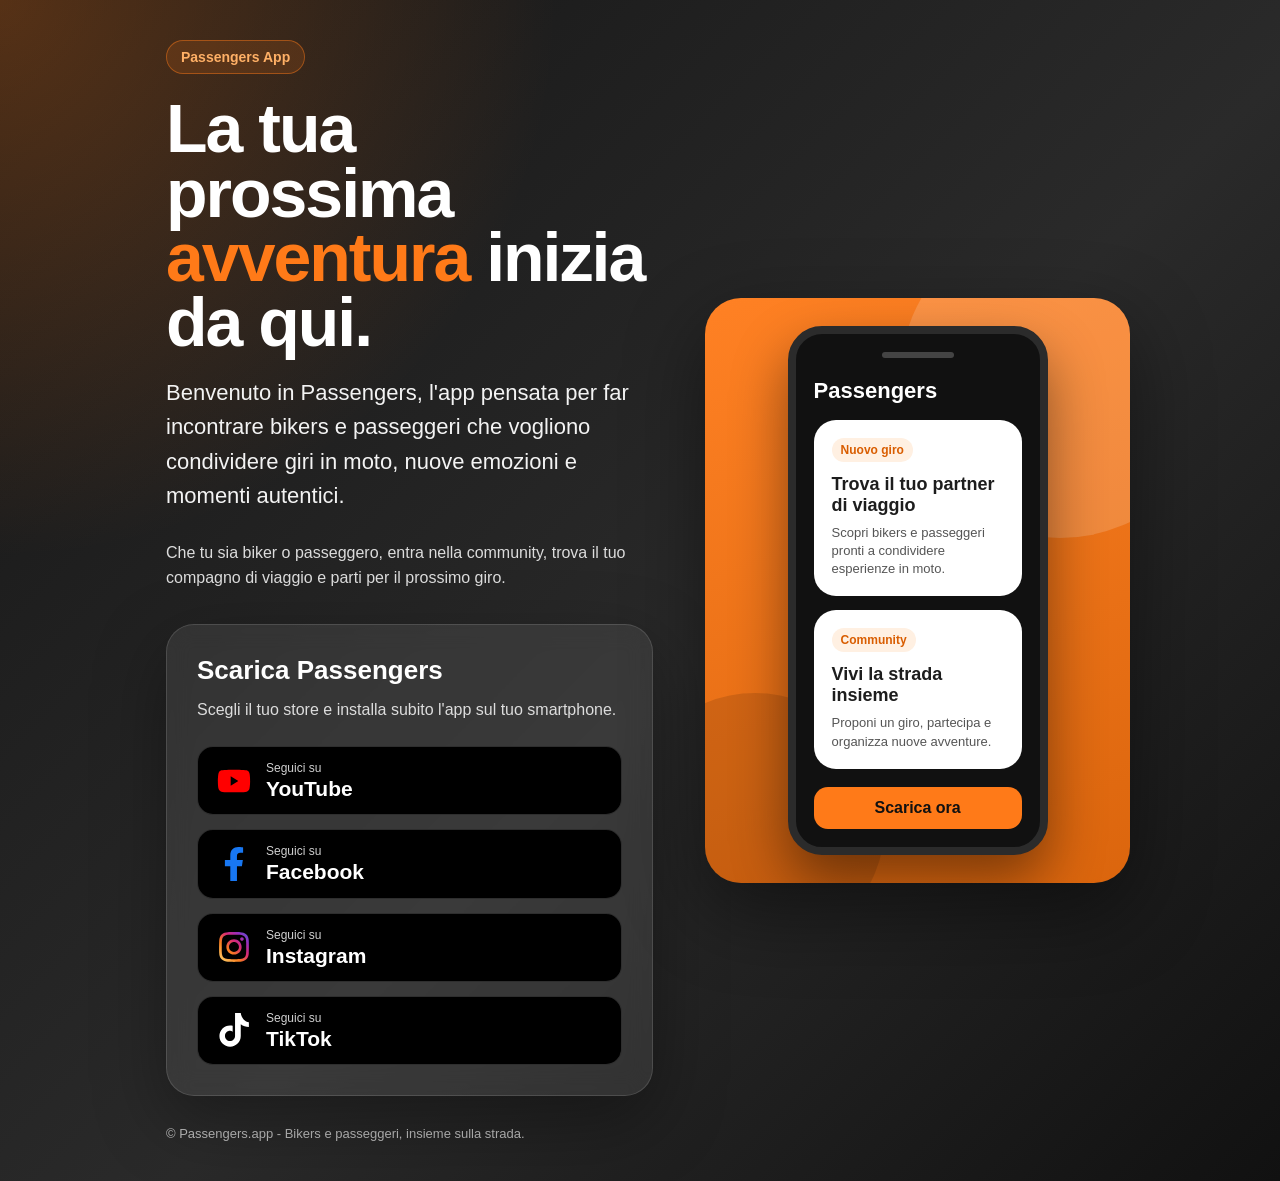
==== passengers_social.html @ 917b7de0 "Create passengers_social.html" ====
<!DOCTYPE html>
<html lang="it">
<head>
  <meta charset="UTF-8" />
  <meta name="viewport" content="width=device-width, initial-scale=1.0" />
  <title>Passengers - Scarica l'app</title>
  <meta name="description" content="Scarica Passengers, l'app che fa incontrare bikers e passeggeri per vivere giri in moto, nuove emozioni e momenti autentici da condividere." />

  <!-- Open Graph / anteprima social -->
  <meta property="og:title" content="Passengers - La tua prossima avventura inizia da qui" />
  <meta property="og:description" content="Che tu sia biker o passeggero, trova il tuo compagno di viaggio e vivi nuove avventure in moto." />
  <meta property="og:type" content="website" />

  <style>
    :root {
      --orange: #ff7a18;
      --orange-dark: #d95d00;
      --black: #151515;
      --dark: #222222;
      --light: #fff7ef;
      --white: #ffffff;
      --muted: #666666;
    }

    * {
      box-sizing: border-box;
      margin: 0;
      padding: 0;
    }

    body {
      min-height: 100vh;
      font-family: Arial, Helvetica, sans-serif;
      background:
        radial-gradient(circle at top left, rgba(255, 122, 24, 0.28), transparent 32%),
        linear-gradient(135deg, #151515 0%, #2a2a2a 55%, #111111 100%);
      color: var(--white);
      display: flex;
      align-items: center;
      justify-content: center;
      padding: 24px;
    }

    .page {
      width: 100%;
      max-width: 980px;
      display: grid;
      grid-template-columns: 1.1fr 0.9fr;
      gap: 36px;
      align-items: center;
    }

    .hero {
      padding: 16px;
    }

    .badge {
      display: inline-block;
      background: rgba(255, 122, 24, 0.14);
      color: #ffb066;
      border: 1px solid rgba(255, 122, 24, 0.45);
      padding: 8px 14px;
      border-radius: 999px;
      font-size: 14px;
      font-weight: 700;
      margin-bottom: 22px;
    }

    h1 {
      font-size: clamp(38px, 6vw, 68px);
      line-height: 0.95;
      letter-spacing: -2px;
      margin-bottom: 22px;
    }

    h1 span {
      color: var(--orange);
    }

    .intro {
      font-size: clamp(18px, 2vw, 22px);
      line-height: 1.55;
      color: #f3f3f3;
      margin-bottom: 28px;
      max-width: 650px;
    }

    .claim {
      font-size: 16px;
      line-height: 1.55;
      color: #dcdcdc;
      margin-bottom: 34px;
      max-width: 620px;
    }

    .download-box {
      background: rgba(255, 255, 255, 0.08);
      border: 1px solid rgba(255, 255, 255, 0.13);
      backdrop-filter: blur(12px);
      border-radius: 28px;
      padding: 30px;
      box-shadow: 0 24px 70px rgba(0, 0, 0, 0.35);
    }

    .download-box h2 {
      font-size: 26px;
      margin-bottom: 12px;
    }

    .download-box p {
      color: #dddddd;
      line-height: 1.5;
      margin-bottom: 24px;
    }

    .store-buttons {
      display: flex;
      flex-direction: column;
      gap: 14px;
    }

    .store-button {
      display: flex;
      align-items: center;
      gap: 14px;
      width: 100%;
      text-decoration: none;
      color: var(--white);
      background: #000000;
      border: 1px solid rgba(255, 255, 255, 0.18);
      border-radius: 16px;
      padding: 14px 18px;
      transition: transform 0.2s ease, border-color 0.2s ease, box-shadow 0.2s ease;
    }

    .store-button:hover {
      transform: translateY(-2px);
      border-color: var(--orange);
      box-shadow: 0 14px 28px rgba(255, 122, 24, 0.16);
    }

    .store-icon {
      width: 36px;
      height: 36px;
      display: flex;
      align-items: center;
      justify-content: center;
      flex-shrink: 0;
    }

    .store-icon svg {
      width: 34px;
      height: 34px;
      display: block;
    }

    .store-text small {
      display: block;
      font-size: 12px;
      color: #cfcfcf;
      margin-bottom: 2px;
    }

    .store-text strong {
      display: block;
      font-size: 21px;
      line-height: 1.1;
    }

    .phone-card {
      min-height: 520px;
      border-radius: 36px;
      background:
        linear-gradient(160deg, rgba(255, 122, 24, 0.95), rgba(217, 93, 0, 0.95)),
        linear-gradient(#ffffff, #ffffff);
      padding: 28px;
      display: flex;
      align-items: center;
      justify-content: center;
      box-shadow: 0 28px 80px rgba(0, 0, 0, 0.45);
      position: relative;
      overflow: hidden;
    }

    .phone-card::before {
      content: "";
      position: absolute;
      width: 320px;
      height: 320px;
      background: rgba(255, 255, 255, 0.16);
      border-radius: 50%;
      top: -80px;
      right: -90px;
    }

    .phone-card::after {
      content: "";
      position: absolute;
      width: 260px;
      height: 260px;
      background: rgba(0, 0, 0, 0.12);
      border-radius: 50%;
      bottom: -70px;
      left: -80px;
    }

    .app-preview {
      position: relative;
      z-index: 1;
      background: #111111;
      width: 260px;
      min-height: 420px;
      border-radius: 34px;
      padding: 18px;
      border: 8px solid #2b2b2b;
      box-shadow: 0 26px 55px rgba(0, 0, 0, 0.45);
    }

    .speaker {
      width: 72px;
      height: 6px;
      border-radius: 999px;
      background: #444444;
      margin: 0 auto 20px;
    }

    .app-title {
      font-size: 22px;
      font-weight: 800;
      margin-bottom: 16px;
    }

    .ride-card {
      background: #ffffff;
      color: #1d1d1d;
      border-radius: 22px;
      padding: 18px;
      margin-bottom: 14px;
    }

    .ride-card .pill {
      display: inline-block;
      background: #fff0e2;
      color: var(--orange-dark);
      padding: 5px 9px;
      border-radius: 999px;
      font-size: 12px;
      font-weight: 700;
      margin-bottom: 12px;
    }

    .ride-card h3 {
      font-size: 18px;
      margin-bottom: 8px;
    }

    .ride-card p {
      font-size: 13px;
      color: #555555;
      line-height: 1.4;
    }

    .cta-mini {
      margin-top: 18px;
      background: var(--orange);
      color: #111111;
      border-radius: 14px;
      padding: 12px;
      text-align: center;
      font-weight: 800;
    }

    footer {
      margin-top: 30px;
      color: #bdbdbd;
      font-size: 13px;
    }

    @media (max-width: 860px) {
      body {
        align-items: flex-start;
      }

      .page {
        grid-template-columns: 1fr;
        gap: 24px;
      }

      .hero {
        padding: 0;
      }

      .phone-card {
        min-height: auto;
        padding: 26px;
      }

      .app-preview {
        width: 100%;
        max-width: 300px;
        min-height: 390px;
      }
    }
  </style>
</head>
<body>
  <main class="page">
    <section class="hero" aria-label="Benvenuto su Passengers">
      <div class="badge">Passengers App</div>
      <h1>La tua prossima <span>avventura</span> inizia da qui.</h1>
      <p class="intro">
        Benvenuto in Passengers, l'app pensata per far incontrare bikers e passeggeri che vogliono condividere giri in moto, nuove emozioni e momenti autentici.
      </p>
      <p class="claim">
        Che tu sia biker o passeggero, entra nella community, trova il tuo compagno di viaggio e parti per il prossimo giro.
      </p>

      <div class="download-box">
        <h2>Scarica Passengers</h2>
        <p>Scegli il tuo store e installa subito l'app sul tuo smartphone.</p>

        <div class="store-buttons">
         
          <a class="store-button" href="https://www.youtube.com/@Passengers-y6l" target="_blank" rel="noopener noreferrer" aria-label="Visita il canale YouTube di Passengers">
            <span class="store-icon" aria-hidden="true">
              <svg viewBox="0 0 576 512" xmlns="http://www.w3.org/2000/svg">
                <path fill="#ff0000" d="M549.7 124.1c-6.3-23.7-24.8-42.2-48.5-48.5C458.7 64 288 64 288 64S117.3 64 74.8 75.6c-23.7 6.3-42.2 24.8-48.5 48.5C14.7 166.7 14.7 256 14.7 256s0 89.3 11.6 131.9c6.3 23.7 24.8 42.2 48.5 48.5C117.3 448 288 448 288 448s170.7 0 213.2-11.6c23.7-6.3 42.2-24.8 48.5-48.5C561.3 345.3 561.3 256 561.3 256s0-89.3-11.6-131.9zM232 338.2V173.8L361.8 256 232 338.2z"/>
              </svg>
            </span>
            <span class="store-text">
              <small>Seguici su</small>
              <strong>YouTube</strong>
            </span>
          </a>

          <a class="store-button" href="https://www.facebook.com/profile.php?id=61590256671175" target="_blank" rel="noopener noreferrer" aria-label="Visita la pagina Facebook di Passengers">
            <span class="store-icon" aria-hidden="true">
              <svg viewBox="0 0 320 512" xmlns="http://www.w3.org/2000/svg">
                <path fill="#1877f2" d="M279.1 288l14.2-92.7h-88.9v-60.1c0-25.4 12.4-50.1 52.2-50.1H297V6.3S260.4 0 225.4 0C152.1 0 104.3 44.4 104.3 124.7v70.6H22.9V288h81.4v224h100.2V288h74.6z"/>
              </svg>
            </span>
            <span class="store-text">
              <small>Seguici su</small>
              <strong>Facebook</strong>
            </span>
          </a>

          <a class="store-button" href="https://www.instagram.com/passengers.app/" target="_blank" rel="noopener noreferrer" aria-label="Visita il profilo Instagram di Passengers">
            <span class="store-icon" aria-hidden="true">
              <svg viewBox="0 0 448 512" xmlns="http://www.w3.org/2000/svg">
                <defs>
                  <linearGradient id="instagram-gradient" x1="0%" y1="100%" x2="100%" y2="0%">
                    <stop offset="0%" stop-color="#feda75"/>
                    <stop offset="35%" stop-color="#fa7e1e"/>
                    <stop offset="60%" stop-color="#d62976"/>
                    <stop offset="80%" stop-color="#962fbf"/>
                    <stop offset="100%" stop-color="#4f5bd5"/>
                  </linearGradient>
                </defs>
                <path fill="url(#instagram-gradient)" d="M224.1 141c-63.6 0-114.9 51.3-114.9 114.9s51.3 114.9 114.9 114.9S339 319.5 339 255.9 287.7 141 224.1 141zm0 189.6c-41.1 0-74.7-33.5-74.7-74.7s33.5-74.7 74.7-74.7 74.7 33.5 74.7 74.7-33.6 74.7-74.7 74.7zm146.4-194.3c0 14.9-12 26.8-26.8 26.8-14.9 0-26.8-12-26.8-26.8s12-26.8 26.8-26.8 26.8 12 26.8 26.8zm76.1 27.2c-1.7-35.9-9.9-67.7-36.2-93.9-26.2-26.2-58-34.4-93.9-36.2-37-2.1-147.9-2.1-184.9 0-35.8 1.7-67.6 9.9-93.9 36.1S3.3 127.6 1.5 163.5c-2.1 37-2.1 147.9 0 184.9 1.7 35.9 9.9 67.7 36.2 93.9s58 34.4 93.9 36.2c37 2.1 147.9 2.1 184.9 0 35.9-1.7 67.7-9.9 93.9-36.2 26.2-26.2 34.4-58 36.2-93.9 2.1-37 2.1-147.8 0-184.9zM398.8 388c-7.8 19.6-22.9 34.7-42.6 42.6-29.5 11.7-99.5 9-132.1 9s-102.7 2.6-132.1-9c-19.6-7.8-34.7-22.9-42.6-42.6-11.7-29.5-9-99.5-9-132.1s-2.6-102.7 9-132.1c7.8-19.6 22.9-34.7 42.6-42.6 29.5-11.7 99.5-9 132.1-9s102.7-2.6 132.1 9c19.6 7.8 34.7 22.9 42.6 42.6 11.7 29.5 9 99.5 9 132.1s2.7 102.7-9 132.1z"/>
              </svg>
            </span>
            <span class="store-text">
              <small>Seguici su</small>
              <strong>Instagram</strong>
            </span>
          </a>

          <a class="store-button" href="https://www.tiktok.com/@passengers.app?_r=1&_t=ZN-96bJdXReQo2" target="_blank" rel="noopener noreferrer" aria-label="Visita il profilo TikTok di Passengers">
            <span class="store-icon" aria-hidden="true">
              <svg viewBox="0 0 448 512" xmlns="http://www.w3.org/2000/svg">
                <path fill="#ffffff" d="M448 209.9c-44.6.1-87-14.1-122.3-40.4v178.7c0 88.7-71.9 160.6-160.6 160.6S4.5 436.9 4.5 348.2 76.4 187.6 165.1 187.6c13.4 0 26.4 1.6 38.8 4.7v88.2c-11.6-7.2-25.3-11.4-39.9-11.4-41.9 0-75.8 33.9-75.8 75.8s33.9 75.8 75.8 75.8 75.8-33.9 75.8-75.8V0h85.9c7.9 75.1 68.1 134.9 122.3 141.1v68.8z"/>
              </svg>
            </span>
            <span class="store-text">
              <small>Seguici su</small>
              <strong>TikTok</strong>
            </span>
          </a>
        </div>
      </div>

      <footer>
        © Passengers.app - Bikers e passeggeri, insieme sulla strada.
      </footer>
    </section>

    <section class="phone-card" aria-label="Anteprima app Passengers">
      <div class="app-preview">
        <div class="speaker"></div>
        <div class="app-title">Passengers</div>

        <div class="ride-card">
          <span class="pill">Nuovo giro</span>
          <h3>Trova il tuo partner di viaggio</h3>
          <p>Scopri bikers e passeggeri pronti a condividere esperienze in moto.</p>
        </div>

        <div class="ride-card">
          <span class="pill">Community</span>
          <h3>Vivi la strada insieme</h3>
          <p>Proponi un giro, partecipa e organizza nuove avventure.</p>
        </div>

        <div class="cta-mini">Scarica ora</div>
      </div>
    </section>
  </main>
</body>
</html>
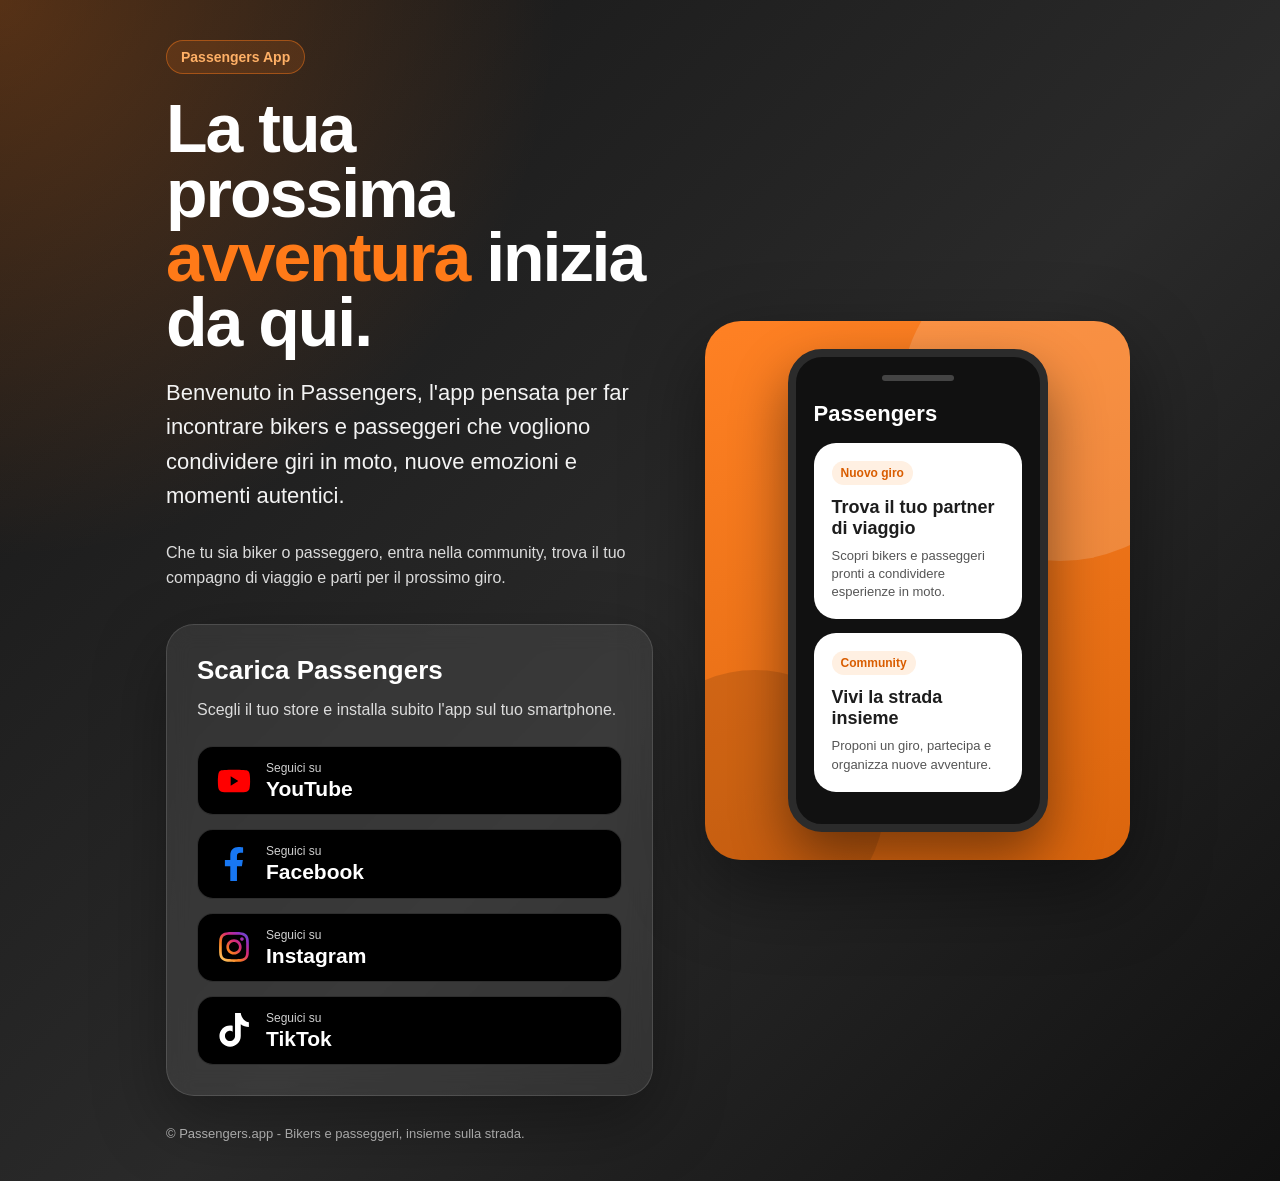
==== commit df92c317: "Update passengers_social.html" ====
--- a/passengers_social.html
+++ b/passengers_social.html
@@ -402,7 +402,7 @@
           <p>Proponi un giro, partecipa e organizza nuove avventure.</p>
         </div>
 
-        <div class="cta-mini">Scarica ora</div>
+        
       </div>
     </section>
   </main>
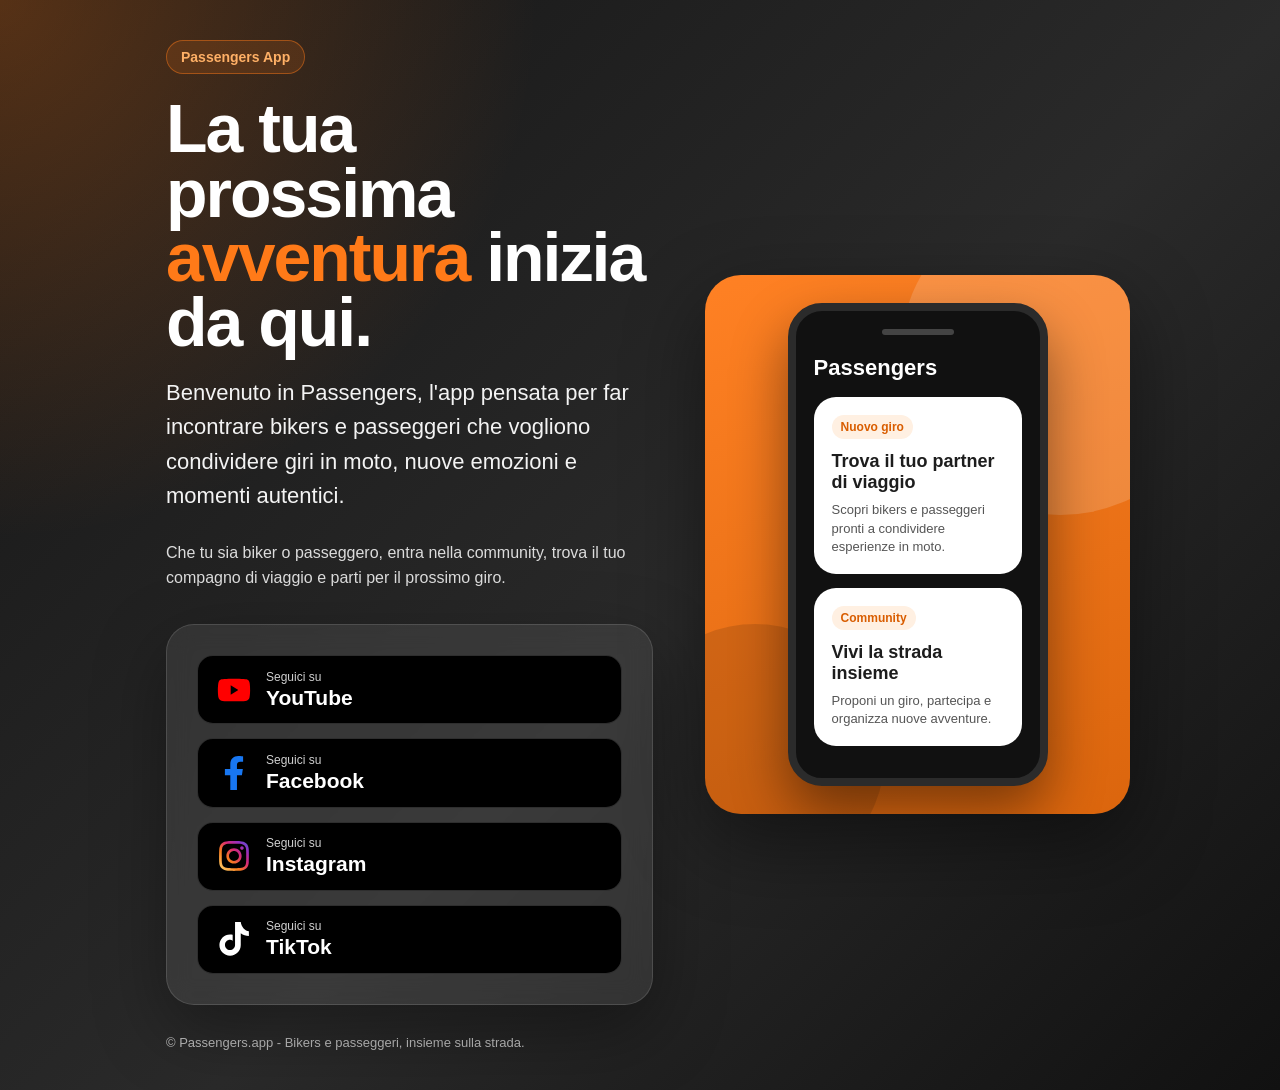
==== commit 40297853: "Update passengers_social.html" ====
--- a/passengers_social.html
+++ b/passengers_social.html
@@ -316,8 +316,7 @@
       </p>
 
       <div class="download-box">
-        <h2>Scarica Passengers</h2>
-        <p>Scegli il tuo store e installa subito l'app sul tuo smartphone.</p>
+       
 
         <div class="store-buttons">
          
